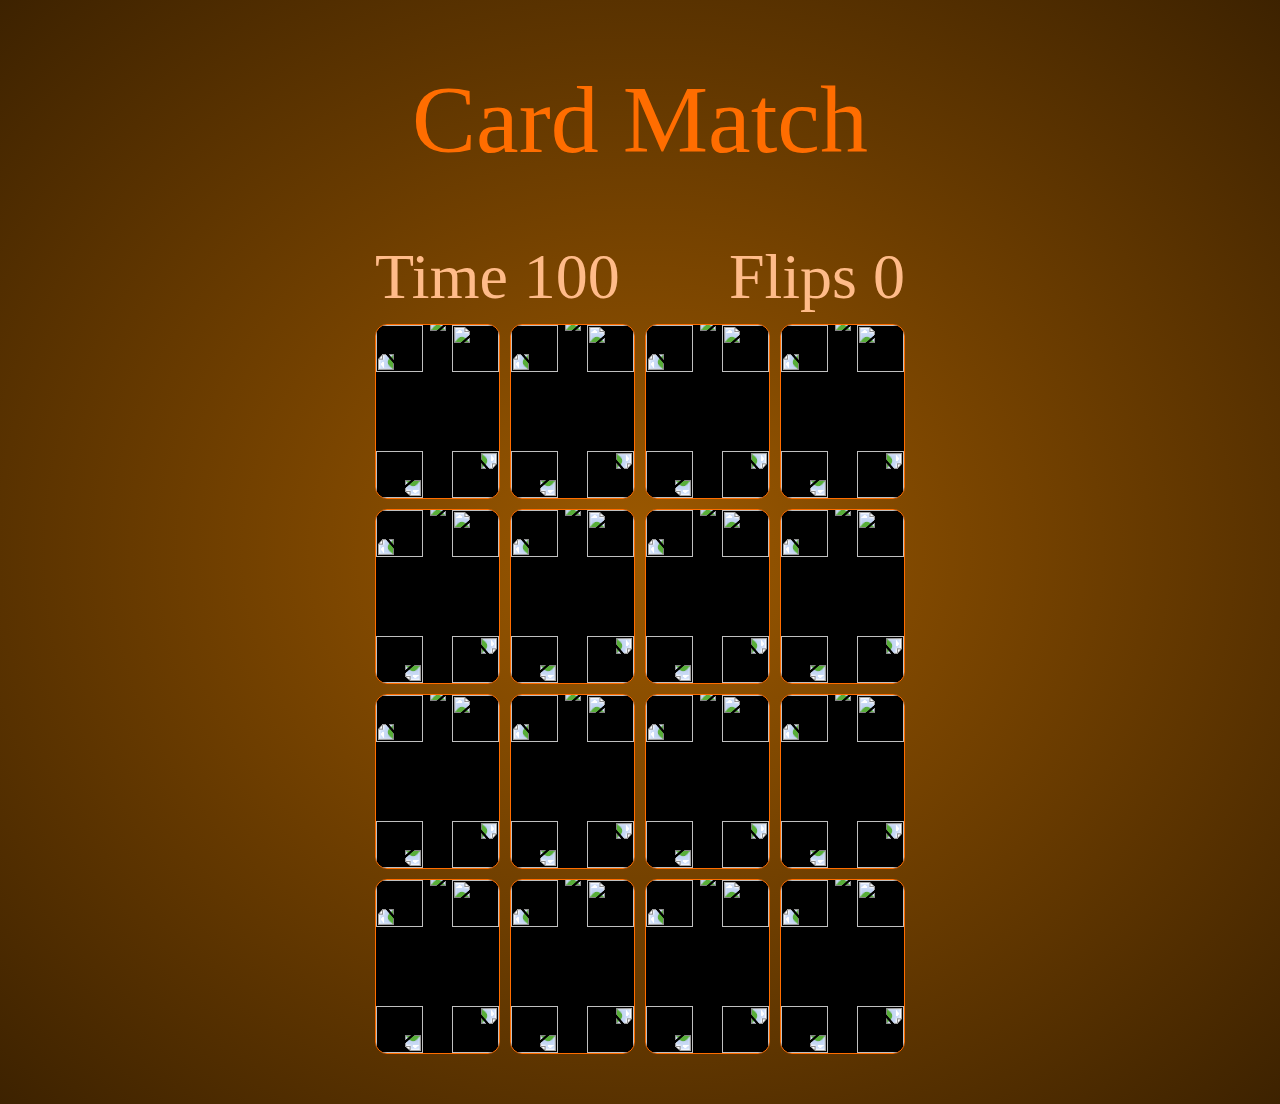
==== card-matching/index.html @ db0fb453 "新增 翻牌遊戲HTML&CSS" ====
<!DOCTYPE html>
<html lang="en">

<head>
    <meta charset="UTF-8">
    <meta http-equiv="X-UA-Compatible" content="IE=edge">
    <meta name="viewport" content="width=device-width, initial-scale=1.0">
    <title>Card Match</title>
    <link rel="stylesheet" href="./style.css">
</head>

<body>
    <h1 class="page-title">Card Match</h1>
    <div class="overlay-text">
        Click to Start
    </div>
    <div id="game-over-text" class="overlay-text">
        Game Over
        <span class="overlay-text-small">Click to Restart</span>
    </div>
    <div id="victory-text" class="overlay-text">
        VICTORY
        <span class="overlay-text-small">Click to Restart</span>
    </div>
    <div class="game-container">
        <div class="game-info-container">
            <div class="game-info">Time <span id="time-remaning">100</span></div>
            <div class="game-info">Flips <span id="flips">0</span></div>
        </div>
        <div class="card">
            <div class="card-back card-face">
                <img src="https://raw.githubusercontent.com/WebDevSimplified/Mix-Or-Match/master/Assets/Images/Cobweb.png"
                    class="cob-web cob-web-top-left">
                <img src="https://raw.githubusercontent.com/WebDevSimplified/Mix-Or-Match/master/Assets/Images/Cobweb.png"
                    class="cob-web cob-web-top-right">
                <img src="https://raw.githubusercontent.com/WebDevSimplified/Mix-Or-Match/master/Assets/Images/Cobweb.png"
                    class="cob-web cob-web-bottom-left">
                <img src="https://raw.githubusercontent.com/WebDevSimplified/Mix-Or-Match/master/Assets/Images/Cobweb.png"
                    class="cob-web cob-web-bottom-right">
                <img src="https://raw.githubusercontent.com/WebDevSimplified/Mix-Or-Match/master/Assets/Images/Spider.png"
                    class="spider">
            </div>
            <div class="card-front card-face">
                <img src="https://raw.githubusercontent.com/WebDevSimplified/Mix-Or-Match/master/Assets/Images/CobwebGrey.png"
                    class="cob-web cob-web-top-left">
                <img src="https://raw.githubusercontent.com/WebDevSimplified/Mix-Or-Match/master/Assets/Images/CobwebGrey.png"
                    class="cob-web cob-web-top-right">
                <img src="https://raw.githubusercontent.com/WebDevSimplified/Mix-Or-Match/master/Assets/Images/CobwebGrey.png"
                    class="cob-web cob-web-bottom-left">
                <img src="https://raw.githubusercontent.com/WebDevSimplified/Mix-Or-Match/master/Assets/Images/CobwebGrey.png"
                    class="cob-web cob-web-bottom-right">
                <img src="https://raw.githubusercontent.com/WebDevSimplified/Mix-Or-Match/master/Assets/Images/Bat.png"
                    class="card-value">
            </div>
        </div>
        <div class="card">
            <div class="card-back card-face">
                <img src="https://raw.githubusercontent.com/WebDevSimplified/Mix-Or-Match/master/Assets/Images/Cobweb.png"
                    class="cob-web cob-web-top-left">
                <img src="https://raw.githubusercontent.com/WebDevSimplified/Mix-Or-Match/master/Assets/Images/Cobweb.png"
                    class="cob-web cob-web-top-right">
                <img src="https://raw.githubusercontent.com/WebDevSimplified/Mix-Or-Match/master/Assets/Images/Cobweb.png"
                    class="cob-web cob-web-bottom-left">
                <img src="https://raw.githubusercontent.com/WebDevSimplified/Mix-Or-Match/master/Assets/Images/Cobweb.png"
                    class="cob-web cob-web-bottom-right">
                <img src="https://raw.githubusercontent.com/WebDevSimplified/Mix-Or-Match/master/Assets/Images/Spider.png"
                    class="spider">
            </div>
            <div class="card-front card-face">
                <img src="https://raw.githubusercontent.com/WebDevSimplified/Mix-Or-Match/master/Assets/Images/CobwebGrey.png"
                    class="cob-web cob-web-top-left">
                <img src="https://raw.githubusercontent.com/WebDevSimplified/Mix-Or-Match/master/Assets/Images/CobwebGrey.png"
                    class="cob-web cob-web-top-right">
                <img src="https://raw.githubusercontent.com/WebDevSimplified/Mix-Or-Match/master/Assets/Images/CobwebGrey.png"
                    class="cob-web cob-web-bottom-left">
                <img src="https://raw.githubusercontent.com/WebDevSimplified/Mix-Or-Match/master/Assets/Images/CobwebGrey.png"
                    class="cob-web cob-web-bottom-right">
                <img src="https://raw.githubusercontent.com/WebDevSimplified/Mix-Or-Match/master/Assets/Images/Bat.png"
                    class="card-value">
            </div>
        </div>
        <div class="card">
            <div class="card-back card-face">
                <img src="https://raw.githubusercontent.com/WebDevSimplified/Mix-Or-Match/master/Assets/Images/Cobweb.png"
                    class="cob-web cob-web-top-left">
                <img src="https://raw.githubusercontent.com/WebDevSimplified/Mix-Or-Match/master/Assets/Images/Cobweb.png"
                    class="cob-web cob-web-top-right">
                <img src="https://raw.githubusercontent.com/WebDevSimplified/Mix-Or-Match/master/Assets/Images/Cobweb.png"
                    class="cob-web cob-web-bottom-left">
                <img src="https://raw.githubusercontent.com/WebDevSimplified/Mix-Or-Match/master/Assets/Images/Cobweb.png"
                    class="cob-web cob-web-bottom-right">
                <img src="https://raw.githubusercontent.com/WebDevSimplified/Mix-Or-Match/master/Assets/Images/Spider.png"
                    class="spider">
            </div>
            <div class="card-front card-face">
                <img src="https://raw.githubusercontent.com/WebDevSimplified/Mix-Or-Match/master/Assets/Images/CobwebGrey.png"
                    class="cob-web cob-web-top-left">
                <img src="https://raw.githubusercontent.com/WebDevSimplified/Mix-Or-Match/master/Assets/Images/CobwebGrey.png"
                    class="cob-web cob-web-top-right">
                <img src="https://raw.githubusercontent.com/WebDevSimplified/Mix-Or-Match/master/Assets/Images/CobwebGrey.png"
                    class="cob-web cob-web-bottom-left">
                <img src="https://raw.githubusercontent.com/WebDevSimplified/Mix-Or-Match/master/Assets/Images/CobwebGrey.png"
                    class="cob-web cob-web-bottom-right">
                <img src="https://raw.githubusercontent.com/WebDevSimplified/Mix-Or-Match/master/Assets/Images/Bones.png"
                    class="card-value">
            </div>
        </div>
        <div class="card">
            <div class="card-back card-face">
                <img src="https://raw.githubusercontent.com/WebDevSimplified/Mix-Or-Match/master/Assets/Images/Cobweb.png"
                    class="cob-web cob-web-top-left">
                <img src="https://raw.githubusercontent.com/WebDevSimplified/Mix-Or-Match/master/Assets/Images/Cobweb.png"
                    class="cob-web cob-web-top-right">
                <img src="https://raw.githubusercontent.com/WebDevSimplified/Mix-Or-Match/master/Assets/Images/Cobweb.png"
                    class="cob-web cob-web-bottom-left">
                <img src="https://raw.githubusercontent.com/WebDevSimplified/Mix-Or-Match/master/Assets/Images/Cobweb.png"
                    class="cob-web cob-web-bottom-right">
                <img src="https://raw.githubusercontent.com/WebDevSimplified/Mix-Or-Match/master/Assets/Images/Spider.png"
                    class="spider">
            </div>
            <div class="card-front card-face">
                <img src="https://raw.githubusercontent.com/WebDevSimplified/Mix-Or-Match/master/Assets/Images/CobwebGrey.png"
                    class="cob-web cob-web-top-left">
                <img src="https://raw.githubusercontent.com/WebDevSimplified/Mix-Or-Match/master/Assets/Images/CobwebGrey.png"
                    class="cob-web cob-web-top-right">
                <img src="https://raw.githubusercontent.com/WebDevSimplified/Mix-Or-Match/master/Assets/Images/CobwebGrey.png"
                    class="cob-web cob-web-bottom-left">
                <img src="https://raw.githubusercontent.com/WebDevSimplified/Mix-Or-Match/master/Assets/Images/CobwebGrey.png"
                    class="cob-web cob-web-bottom-right">
                <img src="https://raw.githubusercontent.com/WebDevSimplified/Mix-Or-Match/master/Assets/Images/Bones.png"
                    class="card-value">
            </div>
        </div>
        <div class="card">
            <div class="card-back card-face">
                <img src="https://raw.githubusercontent.com/WebDevSimplified/Mix-Or-Match/master/Assets/Images/Cobweb.png"
                    class="cob-web cob-web-top-left">
                <img src="https://raw.githubusercontent.com/WebDevSimplified/Mix-Or-Match/master/Assets/Images/Cobweb.png"
                    class="cob-web cob-web-top-right">
                <img src="https://raw.githubusercontent.com/WebDevSimplified/Mix-Or-Match/master/Assets/Images/Cobweb.png"
                    class="cob-web cob-web-bottom-left">
                <img src="https://raw.githubusercontent.com/WebDevSimplified/Mix-Or-Match/master/Assets/Images/Cobweb.png"
                    class="cob-web cob-web-bottom-right">
                <img src="https://raw.githubusercontent.com/WebDevSimplified/Mix-Or-Match/master/Assets/Images/Spider.png"
                    class="spider">
            </div>
            <div class="card-front card-face">
                <img src="https://raw.githubusercontent.com/WebDevSimplified/Mix-Or-Match/master/Assets/Images/CobwebGrey.png"
                    class="cob-web cob-web-top-left">
                <img src="https://raw.githubusercontent.com/WebDevSimplified/Mix-Or-Match/master/Assets/Images/CobwebGrey.png"
                    class="cob-web cob-web-top-right">
                <img src="https://raw.githubusercontent.com/WebDevSimplified/Mix-Or-Match/master/Assets/Images/CobwebGrey.png"
                    class="cob-web cob-web-bottom-left">
                <img src="https://raw.githubusercontent.com/WebDevSimplified/Mix-Or-Match/master/Assets/Images/CobwebGrey.png"
                    class="cob-web cob-web-bottom-right">
                <img src="https://raw.githubusercontent.com/WebDevSimplified/Mix-Or-Match/master/Assets/Images/Skull.png"
                    class="card-value">
            </div>
        </div>
        <div class="card">
            <div class="card-back card-face">
                <img src="https://raw.githubusercontent.com/WebDevSimplified/Mix-Or-Match/master/Assets/Images/Cobweb.png"
                    class="cob-web cob-web-top-left">
                <img src="https://raw.githubusercontent.com/WebDevSimplified/Mix-Or-Match/master/Assets/Images/Cobweb.png"
                    class="cob-web cob-web-top-right">
                <img src="https://raw.githubusercontent.com/WebDevSimplified/Mix-Or-Match/master/Assets/Images/Cobweb.png"
                    class="cob-web cob-web-bottom-left">
                <img src="https://raw.githubusercontent.com/WebDevSimplified/Mix-Or-Match/master/Assets/Images/Cobweb.png"
                    class="cob-web cob-web-bottom-right">
                <img src="https://raw.githubusercontent.com/WebDevSimplified/Mix-Or-Match/master/Assets/Images/Spider.png"
                    class="spider">
            </div>
            <div class="card-front card-face">
                <img src="https://raw.githubusercontent.com/WebDevSimplified/Mix-Or-Match/master/Assets/Images/CobwebGrey.png"
                    class="cob-web cob-web-top-left">
                <img src="https://raw.githubusercontent.com/WebDevSimplified/Mix-Or-Match/master/Assets/Images/CobwebGrey.png"
                    class="cob-web cob-web-top-right">
                <img src="https://raw.githubusercontent.com/WebDevSimplified/Mix-Or-Match/master/Assets/Images/CobwebGrey.png"
                    class="cob-web cob-web-bottom-left">
                <img src="https://raw.githubusercontent.com/WebDevSimplified/Mix-Or-Match/master/Assets/Images/CobwebGrey.png"
                    class="cob-web cob-web-bottom-right">
                <img src="https://raw.githubusercontent.com/WebDevSimplified/Mix-Or-Match/master/Assets/Images/Skull.png"
                    class="card-value">
            </div>
        </div>
        <div class="card">
            <div class="card-back card-face">
                <img src="https://raw.githubusercontent.com/WebDevSimplified/Mix-Or-Match/master/Assets/Images/Cobweb.png"
                    class="cob-web cob-web-top-left">
                <img src="https://raw.githubusercontent.com/WebDevSimplified/Mix-Or-Match/master/Assets/Images/Cobweb.png"
                    class="cob-web cob-web-top-right">
                <img src="https://raw.githubusercontent.com/WebDevSimplified/Mix-Or-Match/master/Assets/Images/Cobweb.png"
                    class="cob-web cob-web-bottom-left">
                <img src="https://raw.githubusercontent.com/WebDevSimplified/Mix-Or-Match/master/Assets/Images/Cobweb.png"
                    class="cob-web cob-web-bottom-right">
                <img src="https://raw.githubusercontent.com/WebDevSimplified/Mix-Or-Match/master/Assets/Images/Spider.png"
                    class="spider">
            </div>
            <div class="card-front card-face">
                <img src="https://raw.githubusercontent.com/WebDevSimplified/Mix-Or-Match/master/Assets/Images/CobwebGrey.png"
                    class="cob-web cob-web-top-left">
                <img src="https://raw.githubusercontent.com/WebDevSimplified/Mix-Or-Match/master/Assets/Images/CobwebGrey.png"
                    class="cob-web cob-web-top-right">
                <img src="https://raw.githubusercontent.com/WebDevSimplified/Mix-Or-Match/master/Assets/Images/CobwebGrey.png"
                    class="cob-web cob-web-bottom-left">
                <img src="https://raw.githubusercontent.com/WebDevSimplified/Mix-Or-Match/master/Assets/Images/CobwebGrey.png"
                    class="cob-web cob-web-bottom-right">
                <img src="https://raw.githubusercontent.com/WebDevSimplified/Mix-Or-Match/master/Assets/Images/Cauldron.png"
                    class="card-value">
            </div>
        </div>
        <div class="card">
            <div class="card-back card-face">
                <img src="https://raw.githubusercontent.com/WebDevSimplified/Mix-Or-Match/master/Assets/Images/Cobweb.png"
                    class="cob-web cob-web-top-left">
                <img src="https://raw.githubusercontent.com/WebDevSimplified/Mix-Or-Match/master/Assets/Images/Cobweb.png"
                    class="cob-web cob-web-top-right">
                <img src="https://raw.githubusercontent.com/WebDevSimplified/Mix-Or-Match/master/Assets/Images/Cobweb.png"
                    class="cob-web cob-web-bottom-left">
                <img src="https://raw.githubusercontent.com/WebDevSimplified/Mix-Or-Match/master/Assets/Images/Cobweb.png"
                    class="cob-web cob-web-bottom-right">
                <img src="https://raw.githubusercontent.com/WebDevSimplified/Mix-Or-Match/master/Assets/Images/Spider.png"
                    class="spider">
            </div>
            <div class="card-front card-face">
                <img src="https://raw.githubusercontent.com/WebDevSimplified/Mix-Or-Match/master/Assets/Images/CobwebGrey.png"
                    class="cob-web cob-web-top-left">
                <img src="https://raw.githubusercontent.com/WebDevSimplified/Mix-Or-Match/master/Assets/Images/CobwebGrey.png"
                    class="cob-web cob-web-top-right">
                <img src="https://raw.githubusercontent.com/WebDevSimplified/Mix-Or-Match/master/Assets/Images/CobwebGrey.png"
                    class="cob-web cob-web-bottom-left">
                <img src="https://raw.githubusercontent.com/WebDevSimplified/Mix-Or-Match/master/Assets/Images/CobwebGrey.png"
                    class="cob-web cob-web-bottom-right">
                <img src="https://raw.githubusercontent.com/WebDevSimplified/Mix-Or-Match/master/Assets/Images/Cauldron.png"
                    class="card-value">
            </div>
        </div>
        <div class="card">
            <div class="card-back card-face">
                <img src="https://raw.githubusercontent.com/WebDevSimplified/Mix-Or-Match/master/Assets/Images/Cobweb.png"
                    class="cob-web cob-web-top-left">
                <img src="https://raw.githubusercontent.com/WebDevSimplified/Mix-Or-Match/master/Assets/Images/Cobweb.png"
                    class="cob-web cob-web-top-right">
                <img src="https://raw.githubusercontent.com/WebDevSimplified/Mix-Or-Match/master/Assets/Images/Cobweb.png"
                    class="cob-web cob-web-bottom-left">
                <img src="https://raw.githubusercontent.com/WebDevSimplified/Mix-Or-Match/master/Assets/Images/Cobweb.png"
                    class="cob-web cob-web-bottom-right">
                <img src="https://raw.githubusercontent.com/WebDevSimplified/Mix-Or-Match/master/Assets/Images/Spider.png"
                    class="spider">
            </div>
            <div class="card-front card-face">
                <img src="https://raw.githubusercontent.com/WebDevSimplified/Mix-Or-Match/master/Assets/Images/CobwebGrey.png"
                    class="cob-web cob-web-top-left">
                <img src="https://raw.githubusercontent.com/WebDevSimplified/Mix-Or-Match/master/Assets/Images/CobwebGrey.png"
                    class="cob-web cob-web-top-right">
                <img src="https://raw.githubusercontent.com/WebDevSimplified/Mix-Or-Match/master/Assets/Images/CobwebGrey.png"
                    class="cob-web cob-web-bottom-left">
                <img src="https://raw.githubusercontent.com/WebDevSimplified/Mix-Or-Match/master/Assets/Images/CobwebGrey.png"
                    class="cob-web cob-web-bottom-right">
                <img src="https://raw.githubusercontent.com/WebDevSimplified/Mix-Or-Match/master/Assets/Images/Dracula.png"
                    class="card-value">
            </div>
        </div>
        <div class="card">
            <div class="card-back card-face">
                <img src="https://raw.githubusercontent.com/WebDevSimplified/Mix-Or-Match/master/Assets/Images/Cobweb.png"
                    class="cob-web cob-web-top-left">
                <img src="https://raw.githubusercontent.com/WebDevSimplified/Mix-Or-Match/master/Assets/Images/Cobweb.png"
                    class="cob-web cob-web-top-right">
                <img src="https://raw.githubusercontent.com/WebDevSimplified/Mix-Or-Match/master/Assets/Images/Cobweb.png"
                    class="cob-web cob-web-bottom-left">
                <img src="https://raw.githubusercontent.com/WebDevSimplified/Mix-Or-Match/master/Assets/Images/Cobweb.png"
                    class="cob-web cob-web-bottom-right">
                <img src="https://raw.githubusercontent.com/WebDevSimplified/Mix-Or-Match/master/Assets/Images/Spider.png"
                    class="spider">
            </div>
            <div class="card-front card-face">
                <img src="https://raw.githubusercontent.com/WebDevSimplified/Mix-Or-Match/master/Assets/Images/CobwebGrey.png"
                    class="cob-web cob-web-top-left">
                <img src="https://raw.githubusercontent.com/WebDevSimplified/Mix-Or-Match/master/Assets/Images/CobwebGrey.png"
                    class="cob-web cob-web-top-right">
                <img src="https://raw.githubusercontent.com/WebDevSimplified/Mix-Or-Match/master/Assets/Images/CobwebGrey.png"
                    class="cob-web cob-web-bottom-left">
                <img src="https://raw.githubusercontent.com/WebDevSimplified/Mix-Or-Match/master/Assets/Images/CobwebGrey.png"
                    class="cob-web cob-web-bottom-right">
                <img src="https://raw.githubusercontent.com/WebDevSimplified/Mix-Or-Match/master/Assets/Images/Dracula.png"
                    class="card-value">
            </div>
        </div>
        <div class="card">
            <div class="card-back card-face">
                <img src="https://raw.githubusercontent.com/WebDevSimplified/Mix-Or-Match/master/Assets/Images/Cobweb.png"
                    class="cob-web cob-web-top-left">
                <img src="https://raw.githubusercontent.com/WebDevSimplified/Mix-Or-Match/master/Assets/Images/Cobweb.png"
                    class="cob-web cob-web-top-right">
                <img src="https://raw.githubusercontent.com/WebDevSimplified/Mix-Or-Match/master/Assets/Images/Cobweb.png"
                    class="cob-web cob-web-bottom-left">
                <img src="https://raw.githubusercontent.com/WebDevSimplified/Mix-Or-Match/master/Assets/Images/Cobweb.png"
                    class="cob-web cob-web-bottom-right">
                <img src="https://raw.githubusercontent.com/WebDevSimplified/Mix-Or-Match/master/Assets/Images/Spider.png"
                    class="spider">
            </div>
            <div class="card-front card-face">
                <img src="https://raw.githubusercontent.com/WebDevSimplified/Mix-Or-Match/master/Assets/Images/CobwebGrey.png"
                    class="cob-web cob-web-top-left">
                <img src="https://raw.githubusercontent.com/WebDevSimplified/Mix-Or-Match/master/Assets/Images/CobwebGrey.png"
                    class="cob-web cob-web-top-right">
                <img src="https://raw.githubusercontent.com/WebDevSimplified/Mix-Or-Match/master/Assets/Images/CobwebGrey.png"
                    class="cob-web cob-web-bottom-left">
                <img src="https://raw.githubusercontent.com/WebDevSimplified/Mix-Or-Match/master/Assets/Images/CobwebGrey.png"
                    class="cob-web cob-web-bottom-right">
                <img src="https://raw.githubusercontent.com/WebDevSimplified/Mix-Or-Match/master/Assets/Images/Eye.png"
                    class="card-value">
            </div>
        </div>
        <div class="card">
            <div class="card-back card-face">
                <img src="https://raw.githubusercontent.com/WebDevSimplified/Mix-Or-Match/master/Assets/Images/Cobweb.png"
                    class="cob-web cob-web-top-left">
                <img src="https://raw.githubusercontent.com/WebDevSimplified/Mix-Or-Match/master/Assets/Images/Cobweb.png"
                    class="cob-web cob-web-top-right">
                <img src="https://raw.githubusercontent.com/WebDevSimplified/Mix-Or-Match/master/Assets/Images/Cobweb.png"
                    class="cob-web cob-web-bottom-left">
                <img src="https://raw.githubusercontent.com/WebDevSimplified/Mix-Or-Match/master/Assets/Images/Cobweb.png"
                    class="cob-web cob-web-bottom-right">
                <img src="https://raw.githubusercontent.com/WebDevSimplified/Mix-Or-Match/master/Assets/Images/Spider.png"
                    class="spider">
            </div>
            <div class="card-front card-face">
                <img src="https://raw.githubusercontent.com/WebDevSimplified/Mix-Or-Match/master/Assets/Images/CobwebGrey.png"
                    class="cob-web cob-web-top-left">
                <img src="https://raw.githubusercontent.com/WebDevSimplified/Mix-Or-Match/master/Assets/Images/CobwebGrey.png"
                    class="cob-web cob-web-top-right">
                <img src="https://raw.githubusercontent.com/WebDevSimplified/Mix-Or-Match/master/Assets/Images/CobwebGrey.png"
                    class="cob-web cob-web-bottom-left">
                <img src="https://raw.githubusercontent.com/WebDevSimplified/Mix-Or-Match/master/Assets/Images/CobwebGrey.png"
                    class="cob-web cob-web-bottom-right">
                <img src="https://raw.githubusercontent.com/WebDevSimplified/Mix-Or-Match/master/Assets/Images/Eye.png"
                    class="card-value">
            </div>
        </div>
        <div class="card">
            <div class="card-back card-face">
                <img src="https://raw.githubusercontent.com/WebDevSimplified/Mix-Or-Match/master/Assets/Images/Cobweb.png"
                    class="cob-web cob-web-top-left">
                <img src="https://raw.githubusercontent.com/WebDevSimplified/Mix-Or-Match/master/Assets/Images/Cobweb.png"
                    class="cob-web cob-web-top-right">
                <img src="https://raw.githubusercontent.com/WebDevSimplified/Mix-Or-Match/master/Assets/Images/Cobweb.png"
                    class="cob-web cob-web-bottom-left">
                <img src="https://raw.githubusercontent.com/WebDevSimplified/Mix-Or-Match/master/Assets/Images/Cobweb.png"
                    class="cob-web cob-web-bottom-right">
                <img src="https://raw.githubusercontent.com/WebDevSimplified/Mix-Or-Match/master/Assets/Images/Spider.png"
                    class="spider">
            </div>
            <div class="card-front card-face">
                <img src="https://raw.githubusercontent.com/WebDevSimplified/Mix-Or-Match/master/Assets/Images/CobwebGrey.png"
                    class="cob-web cob-web-top-left">
                <img src="https://raw.githubusercontent.com/WebDevSimplified/Mix-Or-Match/master/Assets/Images/CobwebGrey.png"
                    class="cob-web cob-web-top-right">
                <img src="https://raw.githubusercontent.com/WebDevSimplified/Mix-Or-Match/master/Assets/Images/CobwebGrey.png"
                    class="cob-web cob-web-bottom-left">
                <img src="https://raw.githubusercontent.com/WebDevSimplified/Mix-Or-Match/master/Assets/Images/CobwebGrey.png"
                    class="cob-web cob-web-bottom-right">
                <img src="https://raw.githubusercontent.com/WebDevSimplified/Mix-Or-Match/master/Assets/Images/Ghost.png"
                    class="card-value">
            </div>
        </div>
        <div class="card">
            <div class="card-back card-face">
                <img src="https://raw.githubusercontent.com/WebDevSimplified/Mix-Or-Match/master/Assets/Images/Cobweb.png"
                    class="cob-web cob-web-top-left">
                <img src="https://raw.githubusercontent.com/WebDevSimplified/Mix-Or-Match/master/Assets/Images/Cobweb.png"
                    class="cob-web cob-web-top-right">
                <img src="https://raw.githubusercontent.com/WebDevSimplified/Mix-Or-Match/master/Assets/Images/Cobweb.png"
                    class="cob-web cob-web-bottom-left">
                <img src="https://raw.githubusercontent.com/WebDevSimplified/Mix-Or-Match/master/Assets/Images/Cobweb.png"
                    class="cob-web cob-web-bottom-right">
                <img src="https://raw.githubusercontent.com/WebDevSimplified/Mix-Or-Match/master/Assets/Images/Spider.png"
                    class="spider">
            </div>
            <div class="card-front card-face">
                <img src="https://raw.githubusercontent.com/WebDevSimplified/Mix-Or-Match/master/Assets/Images/CobwebGrey.png"
                    class="cob-web cob-web-top-left">
                <img src="https://raw.githubusercontent.com/WebDevSimplified/Mix-Or-Match/master/Assets/Images/CobwebGrey.png"
                    class="cob-web cob-web-top-right">
                <img src="https://raw.githubusercontent.com/WebDevSimplified/Mix-Or-Match/master/Assets/Images/CobwebGrey.png"
                    class="cob-web cob-web-bottom-left">
                <img src="https://raw.githubusercontent.com/WebDevSimplified/Mix-Or-Match/master/Assets/Images/CobwebGrey.png"
                    class="cob-web cob-web-bottom-right">
                <img src="https://raw.githubusercontent.com/WebDevSimplified/Mix-Or-Match/master/Assets/Images/Ghost.png"
                    class="card-value">
            </div>
        </div>
        <div class="card">
            <div class="card-back card-face">
                <img src="https://raw.githubusercontent.com/WebDevSimplified/Mix-Or-Match/master/Assets/Images/Cobweb.png"
                    class="cob-web cob-web-top-left">
                <img src="https://raw.githubusercontent.com/WebDevSimplified/Mix-Or-Match/master/Assets/Images/Cobweb.png"
                    class="cob-web cob-web-top-right">
                <img src="https://raw.githubusercontent.com/WebDevSimplified/Mix-Or-Match/master/Assets/Images/Cobweb.png"
                    class="cob-web cob-web-bottom-left">
                <img src="https://raw.githubusercontent.com/WebDevSimplified/Mix-Or-Match/master/Assets/Images/Cobweb.png"
                    class="cob-web cob-web-bottom-right">
                <img src="https://raw.githubusercontent.com/WebDevSimplified/Mix-Or-Match/master/Assets/Images/Spider.png"
                    class="spider">
            </div>
            <div class="card-front card-face">
                <img src="https://raw.githubusercontent.com/WebDevSimplified/Mix-Or-Match/master/Assets/Images/CobwebGrey.png"
                    class="cob-web cob-web-top-left">
                <img src="https://raw.githubusercontent.com/WebDevSimplified/Mix-Or-Match/master/Assets/Images/CobwebGrey.png"
                    class="cob-web cob-web-top-right">
                <img src="https://raw.githubusercontent.com/WebDevSimplified/Mix-Or-Match/master/Assets/Images/CobwebGrey.png"
                    class="cob-web cob-web-bottom-left">
                <img src="https://raw.githubusercontent.com/WebDevSimplified/Mix-Or-Match/master/Assets/Images/CobwebGrey.png"
                    class="cob-web cob-web-bottom-right">
                <img src="https://raw.githubusercontent.com/WebDevSimplified/Mix-Or-Match/master/Assets/Images/Pumpkin.png"
                    class="card-value">
            </div>
        </div>
        <div class="card">
            <div class="card-back card-face">
                <img src="https://raw.githubusercontent.com/WebDevSimplified/Mix-Or-Match/master/Assets/Images/Cobweb.png"
                    class="cob-web cob-web-top-left">
                <img src="https://raw.githubusercontent.com/WebDevSimplified/Mix-Or-Match/master/Assets/Images/Cobweb.png"
                    class="cob-web cob-web-top-right">
                <img src="https://raw.githubusercontent.com/WebDevSimplified/Mix-Or-Match/master/Assets/Images/Cobweb.png"
                    class="cob-web cob-web-bottom-left">
                <img src="https://raw.githubusercontent.com/WebDevSimplified/Mix-Or-Match/master/Assets/Images/Cobweb.png"
                    class="cob-web cob-web-bottom-right">
                <img src="https://raw.githubusercontent.com/WebDevSimplified/Mix-Or-Match/master/Assets/Images/Spider.png"
                    class="spider">
            </div>
            <div class="card-front card-face">
                <img src="https://raw.githubusercontent.com/WebDevSimplified/Mix-Or-Match/master/Assets/Images/CobwebGrey.png"
                    class="cob-web cob-web-top-left">
                <img src="https://raw.githubusercontent.com/WebDevSimplified/Mix-Or-Match/master/Assets/Images/CobwebGrey.png"
                    class="cob-web cob-web-top-right">
                <img src="https://raw.githubusercontent.com/WebDevSimplified/Mix-Or-Match/master/Assets/Images/CobwebGrey.png"
                    class="cob-web cob-web-bottom-left">
                <img src="https://raw.githubusercontent.com/WebDevSimplified/Mix-Or-Match/master/Assets/Images/CobwebGrey.png"
                    class="cob-web cob-web-bottom-right">
                <img src="https://raw.githubusercontent.com/WebDevSimplified/Mix-Or-Match/master/Assets/Images/Pumpkin.png"
                    class="card-value">
            </div>
        </div>
    </div>

</body>

</html>
---- card-matching/style.css ----
@font-face {
  font-family: "Creepy";
  src: url("https://raw.githubusercontent.com/WebDevSimplified/Mix-Or-Match/master/Assets/Fonts/Creepy.woff?raw=true")
      format("woff"),
    url("https://raw.githubusercontent.com/WebDevSimplified/Mix-Or-Match/master/Assets/Fonts/Creepy.woff2?raw=true")
      format("woff2");
}

@font-face {
  font-family: "Lunacy";
  src: url("https://raw.githubusercontent.com/WebDevSimplified/Mix-Or-Match/master/Assets/Fonts/Lunacy.woff")
      format("woff"),
    url("https://raw.githubusercontent.com/WebDevSimplified/Mix-Or-Match/master/Assets/Fonts/Lunacy.woff2")
      format("woff2");
}

* {
  box-sizing: border-box;
}
html {
  min-height: 100vh;
  cursor: url("https://raw.githubusercontent.com/WebDevSimplified/Mix-Or-Match/master/Assets/Cursors/Ghost.cur"),
    auto;
}
body {
  margin: 0;
  background: radial-gradient(#9d5900, #3d2200);
}

.page-title {
  color: #ff6d00;
  font-family: Creepy, serif;
  font-weight: normal;
  text-align: center;
  font-size: 6em;
}
.game-info-container {
  grid-column: 1/-1;
  display: flex;
  justify-content: space-between;
}
.game-info {
  font-family: Lunacy, serif;
  color: #ffbb89;
  font-size: 4em;
}
.game-container {
  display: grid;
  grid-template-columns: repeat(4, auto);
  grid-gap: 10px;
  margin: 50px;
  justify-content: center;
  perspective: 500px;
}
.card {
  position: relative;
  height: 175px;
  width: 125px;
}
.card:hover {
  cursor: url("https://raw.githubusercontent.com/WebDevSimplified/Mix-Or-Match/master/Assets/Cursors/GhostHover.cur"),
    auto;
}
.card-face {
  position: absolute;
  width: 100%;
  height: 100%;
  display: flex;
  justify-content: center;
  align-items: center;
  overflow: hidden;
  backface-visibility: hidden;
  border-radius: 12px;
  border-width: 1px;
  border-style: solid;
  transition: transform 500ms ease-in-out;
}
.card.visible .card-back {
  transform: rotateY(-180deg);
}
.card.visible .card-front {
  transform: rotateY(0);
}
.card.matched .card-value {
  animation: dance 1s linear infinite 500ms;
}
.overlay-text {
  display: none;
  position: fixed;
  top: 0;
  left: 0;
  right: 0;
  bottom: 0;
  justify-content: center;
  align-items: center;
  z-index: 100;
  color: #ff6d00;
  font-family: Creepy, serif;
}
.overlay-text-small {
  font-size: 0.3em;
}
.overlay-text.visible {
  display: flex;
  flex-direction: column;
  animation: overlay-grow 500ms forwards;
}
@keyframes overlay-grow {
  from {
    background-color: rgba(0, 0, 0, 0);
    font-size: 0;
  }
  to {
    background-color: rgba(0, 0, 0, 0.8);
    font-size: 10em;
  }
}
@keyframes dance {
  0%,
  100% {
    transform: rotate(0);
  }
  25% {
    transform: rotate(-30deg);
  }
  75% {
    transform: rotate(30deg);
  }
}
.card-back {
  background-color: black;
  border-color: #ff6d00;
}
.card-front {
  background-color: #ffbb89;
  border-color: #333;
  transform: rotateY(180deg);
}
.card-value {
  transition: transform 100ms ease-in-out;
  transform: scale(0.9);
}
.card-front:hover .card-value {
  transform: scale(1);
}
.cob-web {
  position: absolute;
  width: 47px;
  height: 47px;
  transition: width 100ms ease-in-out, height 100ms ease-in-out;
}
.card-face:hover .cob-web {
  width: 52px;
  height: 52px;
}
.cob-web-top-left {
  transform: rotate(270deg);
  top: 0;
  left: 0;
}
.cob-web-top-right {
  top: 0;
  right: 0;
}
.cob-web-bottom-left {
  transform: rotate(180deg);
  bottom: 0;
  left: 0;
}
.cob-web-bottom-right {
  transform: rotate(90deg);
  bottom: 0;
  right: 0;
}
.spider {
  align-self: flex-start;
  transform: translateY(-10px);
  transition: transform 100ms ease-in-out;
}
.card-back:hover .spider {
  transform: translateY(0);
}

@media (max-width: 600px) {
  .game-container {
    grid-template-columns: repeat(2, auto);
  }
  .game-info-container {
    flex-direction: column;
    align-items: center;
  }
}
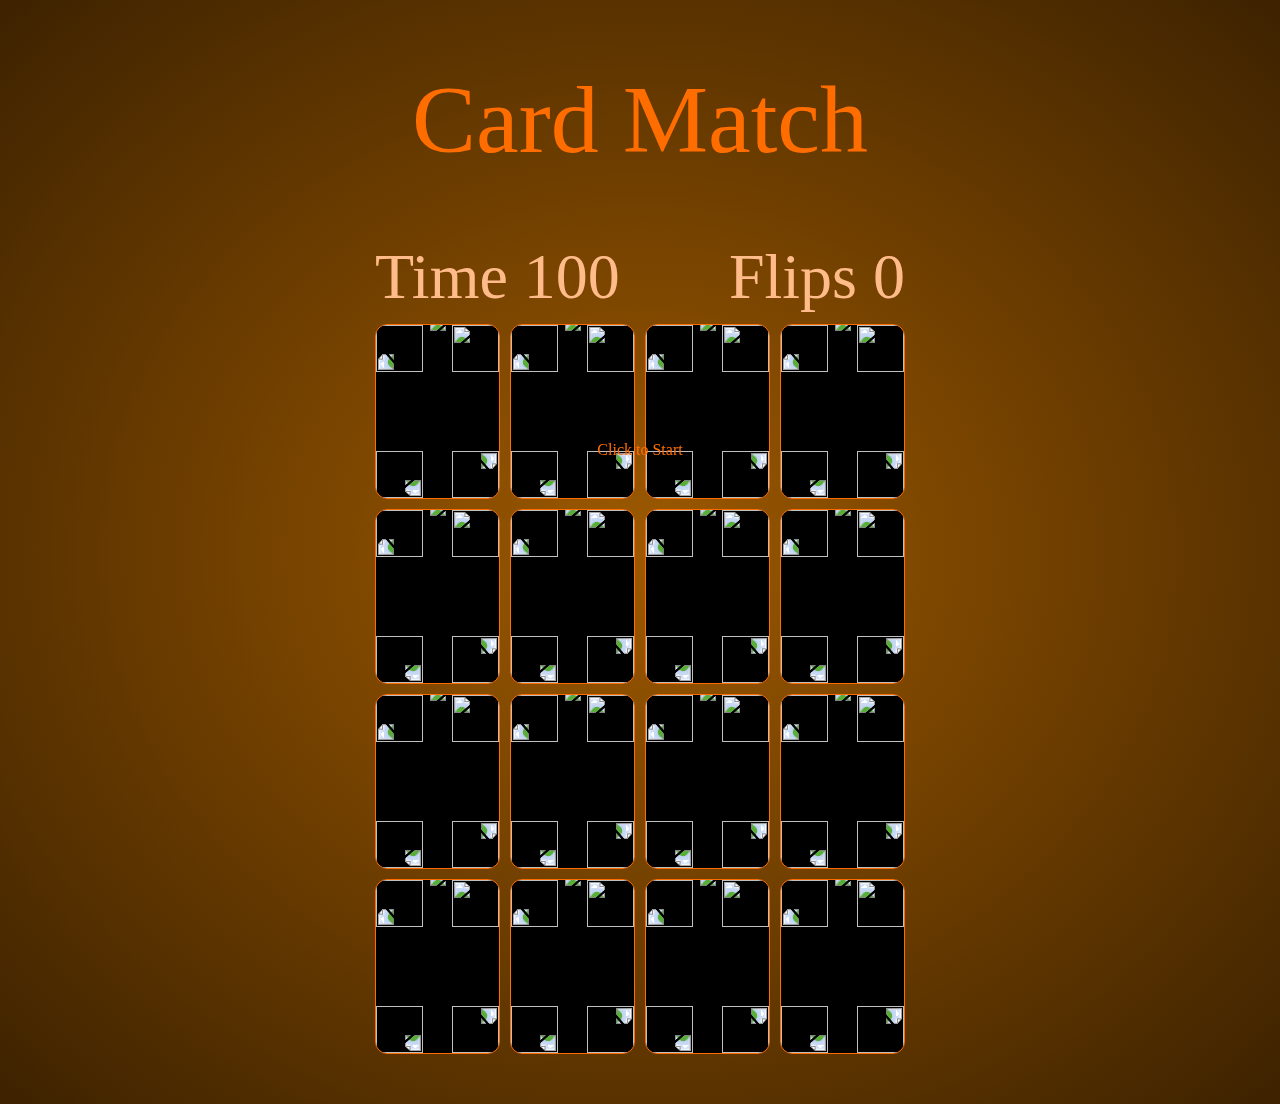
==== commit 3fc57fc3: "新增click事件" ====
--- a/card-matching/index.html
+++ b/card-matching/index.html
@@ -7,11 +7,12 @@
     <meta name="viewport" content="width=device-width, initial-scale=1.0">
     <title>Card Match</title>
     <link rel="stylesheet" href="./style.css">
+    <script src="./script.js" async></script>
 </head>
 
 <body>
     <h1 class="page-title">Card Match</h1>
-    <div class="overlay-text">
+    <div class="overlay-text visible">
         Click to Start
     </div>
     <div id="game-over-text" class="overlay-text">
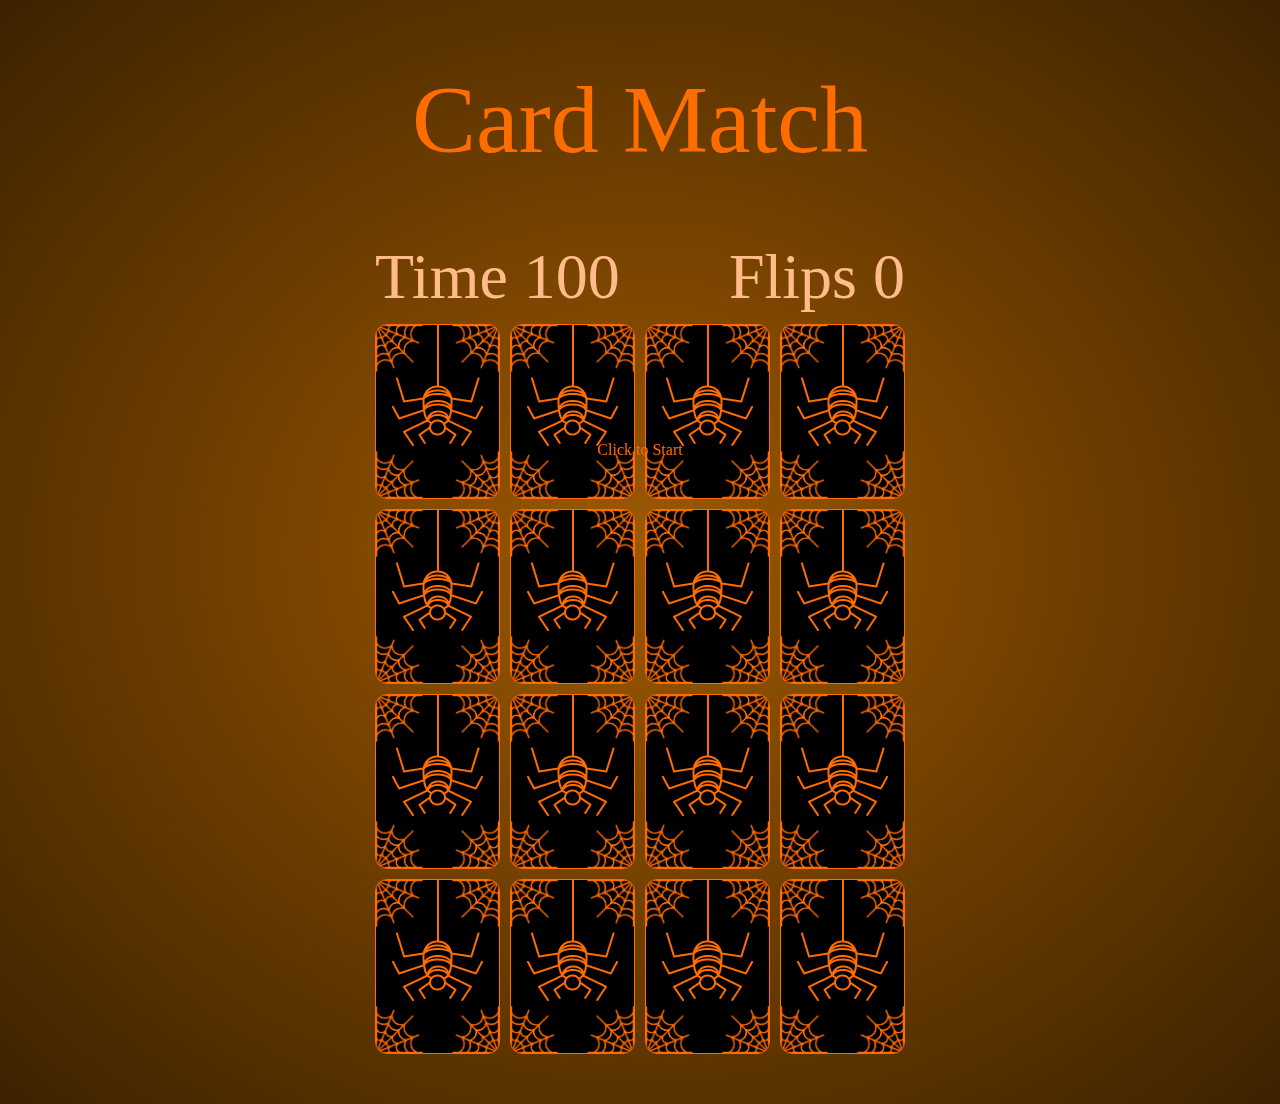
==== commit 4580d139: "新增遊戲方法" ====
--- a/card-matching/index.html
+++ b/card-matching/index.html
@@ -25,422 +25,422 @@
     </div>
     <div class="game-container">
         <div class="game-info-container">
-            <div class="game-info">Time <span id="time-remaning">100</span></div>
+            <div class="game-info">Time <span id="time-remaining">100</span></div>
             <div class="game-info">Flips <span id="flips">0</span></div>
         </div>
         <div class="card">
             <div class="card-back card-face">
-                <img src="https://raw.githubusercontent.com/WebDevSimplified/Mix-Or-Match/master/Assets/Images/Cobweb.png"
-                    class="cob-web cob-web-top-left">
-                <img src="https://raw.githubusercontent.com/WebDevSimplified/Mix-Or-Match/master/Assets/Images/Cobweb.png"
-                    class="cob-web cob-web-top-right">
-                <img src="https://raw.githubusercontent.com/WebDevSimplified/Mix-Or-Match/master/Assets/Images/Cobweb.png"
-                    class="cob-web cob-web-bottom-left">
-                <img src="https://raw.githubusercontent.com/WebDevSimplified/Mix-Or-Match/master/Assets/Images/Cobweb.png"
-                    class="cob-web cob-web-bottom-right">
-                <img src="https://raw.githubusercontent.com/WebDevSimplified/Mix-Or-Match/master/Assets/Images/Spider.png"
-                    class="spider">
-            </div>
-            <div class="card-front card-face">
-                <img src="https://raw.githubusercontent.com/WebDevSimplified/Mix-Or-Match/master/Assets/Images/CobwebGrey.png"
-                    class="cob-web cob-web-top-left">
-                <img src="https://raw.githubusercontent.com/WebDevSimplified/Mix-Or-Match/master/Assets/Images/CobwebGrey.png"
-                    class="cob-web cob-web-top-right">
-                <img src="https://raw.githubusercontent.com/WebDevSimplified/Mix-Or-Match/master/Assets/Images/CobwebGrey.png"
-                    class="cob-web cob-web-bottom-left">
-                <img src="https://raw.githubusercontent.com/WebDevSimplified/Mix-Or-Match/master/Assets/Images/CobwebGrey.png"
-                    class="cob-web cob-web-bottom-right">
-                <img src="https://raw.githubusercontent.com/WebDevSimplified/Mix-Or-Match/master/Assets/Images/Bat.png"
-                    class="card-value">
-            </div>
-        </div>
-        <div class="card">
-            <div class="card-back card-face">
-                <img src="https://raw.githubusercontent.com/WebDevSimplified/Mix-Or-Match/master/Assets/Images/Cobweb.png"
-                    class="cob-web cob-web-top-left">
-                <img src="https://raw.githubusercontent.com/WebDevSimplified/Mix-Or-Match/master/Assets/Images/Cobweb.png"
-                    class="cob-web cob-web-top-right">
-                <img src="https://raw.githubusercontent.com/WebDevSimplified/Mix-Or-Match/master/Assets/Images/Cobweb.png"
-                    class="cob-web cob-web-bottom-left">
-                <img src="https://raw.githubusercontent.com/WebDevSimplified/Mix-Or-Match/master/Assets/Images/Cobweb.png"
-                    class="cob-web cob-web-bottom-right">
-                <img src="https://raw.githubusercontent.com/WebDevSimplified/Mix-Or-Match/master/Assets/Images/Spider.png"
-                    class="spider">
-            </div>
-            <div class="card-front card-face">
-                <img src="https://raw.githubusercontent.com/WebDevSimplified/Mix-Or-Match/master/Assets/Images/CobwebGrey.png"
-                    class="cob-web cob-web-top-left">
-                <img src="https://raw.githubusercontent.com/WebDevSimplified/Mix-Or-Match/master/Assets/Images/CobwebGrey.png"
-                    class="cob-web cob-web-top-right">
-                <img src="https://raw.githubusercontent.com/WebDevSimplified/Mix-Or-Match/master/Assets/Images/CobwebGrey.png"
-                    class="cob-web cob-web-bottom-left">
-                <img src="https://raw.githubusercontent.com/WebDevSimplified/Mix-Or-Match/master/Assets/Images/CobwebGrey.png"
-                    class="cob-web cob-web-bottom-right">
-                <img src="https://raw.githubusercontent.com/WebDevSimplified/Mix-Or-Match/master/Assets/Images/Bat.png"
-                    class="card-value">
-            </div>
-        </div>
-        <div class="card">
-            <div class="card-back card-face">
-                <img src="https://raw.githubusercontent.com/WebDevSimplified/Mix-Or-Match/master/Assets/Images/Cobweb.png"
-                    class="cob-web cob-web-top-left">
-                <img src="https://raw.githubusercontent.com/WebDevSimplified/Mix-Or-Match/master/Assets/Images/Cobweb.png"
-                    class="cob-web cob-web-top-right">
-                <img src="https://raw.githubusercontent.com/WebDevSimplified/Mix-Or-Match/master/Assets/Images/Cobweb.png"
-                    class="cob-web cob-web-bottom-left">
-                <img src="https://raw.githubusercontent.com/WebDevSimplified/Mix-Or-Match/master/Assets/Images/Cobweb.png"
-                    class="cob-web cob-web-bottom-right">
-                <img src="https://raw.githubusercontent.com/WebDevSimplified/Mix-Or-Match/master/Assets/Images/Spider.png"
-                    class="spider">
-            </div>
-            <div class="card-front card-face">
-                <img src="https://raw.githubusercontent.com/WebDevSimplified/Mix-Or-Match/master/Assets/Images/CobwebGrey.png"
-                    class="cob-web cob-web-top-left">
-                <img src="https://raw.githubusercontent.com/WebDevSimplified/Mix-Or-Match/master/Assets/Images/CobwebGrey.png"
-                    class="cob-web cob-web-top-right">
-                <img src="https://raw.githubusercontent.com/WebDevSimplified/Mix-Or-Match/master/Assets/Images/CobwebGrey.png"
-                    class="cob-web cob-web-bottom-left">
-                <img src="https://raw.githubusercontent.com/WebDevSimplified/Mix-Or-Match/master/Assets/Images/CobwebGrey.png"
-                    class="cob-web cob-web-bottom-right">
-                <img src="https://raw.githubusercontent.com/WebDevSimplified/Mix-Or-Match/master/Assets/Images/Bones.png"
-                    class="card-value">
-            </div>
-        </div>
-        <div class="card">
-            <div class="card-back card-face">
-                <img src="https://raw.githubusercontent.com/WebDevSimplified/Mix-Or-Match/master/Assets/Images/Cobweb.png"
-                    class="cob-web cob-web-top-left">
-                <img src="https://raw.githubusercontent.com/WebDevSimplified/Mix-Or-Match/master/Assets/Images/Cobweb.png"
-                    class="cob-web cob-web-top-right">
-                <img src="https://raw.githubusercontent.com/WebDevSimplified/Mix-Or-Match/master/Assets/Images/Cobweb.png"
-                    class="cob-web cob-web-bottom-left">
-                <img src="https://raw.githubusercontent.com/WebDevSimplified/Mix-Or-Match/master/Assets/Images/Cobweb.png"
-                    class="cob-web cob-web-bottom-right">
-                <img src="https://raw.githubusercontent.com/WebDevSimplified/Mix-Or-Match/master/Assets/Images/Spider.png"
-                    class="spider">
-            </div>
-            <div class="card-front card-face">
-                <img src="https://raw.githubusercontent.com/WebDevSimplified/Mix-Or-Match/master/Assets/Images/CobwebGrey.png"
-                    class="cob-web cob-web-top-left">
-                <img src="https://raw.githubusercontent.com/WebDevSimplified/Mix-Or-Match/master/Assets/Images/CobwebGrey.png"
-                    class="cob-web cob-web-top-right">
-                <img src="https://raw.githubusercontent.com/WebDevSimplified/Mix-Or-Match/master/Assets/Images/CobwebGrey.png"
-                    class="cob-web cob-web-bottom-left">
-                <img src="https://raw.githubusercontent.com/WebDevSimplified/Mix-Or-Match/master/Assets/Images/CobwebGrey.png"
-                    class="cob-web cob-web-bottom-right">
-                <img src="https://raw.githubusercontent.com/WebDevSimplified/Mix-Or-Match/master/Assets/Images/Bones.png"
-                    class="card-value">
-            </div>
-        </div>
-        <div class="card">
-            <div class="card-back card-face">
-                <img src="https://raw.githubusercontent.com/WebDevSimplified/Mix-Or-Match/master/Assets/Images/Cobweb.png"
-                    class="cob-web cob-web-top-left">
-                <img src="https://raw.githubusercontent.com/WebDevSimplified/Mix-Or-Match/master/Assets/Images/Cobweb.png"
-                    class="cob-web cob-web-top-right">
-                <img src="https://raw.githubusercontent.com/WebDevSimplified/Mix-Or-Match/master/Assets/Images/Cobweb.png"
-                    class="cob-web cob-web-bottom-left">
-                <img src="https://raw.githubusercontent.com/WebDevSimplified/Mix-Or-Match/master/Assets/Images/Cobweb.png"
-                    class="cob-web cob-web-bottom-right">
-                <img src="https://raw.githubusercontent.com/WebDevSimplified/Mix-Or-Match/master/Assets/Images/Spider.png"
-                    class="spider">
-            </div>
-            <div class="card-front card-face">
-                <img src="https://raw.githubusercontent.com/WebDevSimplified/Mix-Or-Match/master/Assets/Images/CobwebGrey.png"
-                    class="cob-web cob-web-top-left">
-                <img src="https://raw.githubusercontent.com/WebDevSimplified/Mix-Or-Match/master/Assets/Images/CobwebGrey.png"
-                    class="cob-web cob-web-top-right">
-                <img src="https://raw.githubusercontent.com/WebDevSimplified/Mix-Or-Match/master/Assets/Images/CobwebGrey.png"
-                    class="cob-web cob-web-bottom-left">
-                <img src="https://raw.githubusercontent.com/WebDevSimplified/Mix-Or-Match/master/Assets/Images/CobwebGrey.png"
-                    class="cob-web cob-web-bottom-right">
-                <img src="https://raw.githubusercontent.com/WebDevSimplified/Mix-Or-Match/master/Assets/Images/Skull.png"
-                    class="card-value">
-            </div>
-        </div>
-        <div class="card">
-            <div class="card-back card-face">
-                <img src="https://raw.githubusercontent.com/WebDevSimplified/Mix-Or-Match/master/Assets/Images/Cobweb.png"
-                    class="cob-web cob-web-top-left">
-                <img src="https://raw.githubusercontent.com/WebDevSimplified/Mix-Or-Match/master/Assets/Images/Cobweb.png"
-                    class="cob-web cob-web-top-right">
-                <img src="https://raw.githubusercontent.com/WebDevSimplified/Mix-Or-Match/master/Assets/Images/Cobweb.png"
-                    class="cob-web cob-web-bottom-left">
-                <img src="https://raw.githubusercontent.com/WebDevSimplified/Mix-Or-Match/master/Assets/Images/Cobweb.png"
-                    class="cob-web cob-web-bottom-right">
-                <img src="https://raw.githubusercontent.com/WebDevSimplified/Mix-Or-Match/master/Assets/Images/Spider.png"
-                    class="spider">
-            </div>
-            <div class="card-front card-face">
-                <img src="https://raw.githubusercontent.com/WebDevSimplified/Mix-Or-Match/master/Assets/Images/CobwebGrey.png"
-                    class="cob-web cob-web-top-left">
-                <img src="https://raw.githubusercontent.com/WebDevSimplified/Mix-Or-Match/master/Assets/Images/CobwebGrey.png"
-                    class="cob-web cob-web-top-right">
-                <img src="https://raw.githubusercontent.com/WebDevSimplified/Mix-Or-Match/master/Assets/Images/CobwebGrey.png"
-                    class="cob-web cob-web-bottom-left">
-                <img src="https://raw.githubusercontent.com/WebDevSimplified/Mix-Or-Match/master/Assets/Images/CobwebGrey.png"
-                    class="cob-web cob-web-bottom-right">
-                <img src="https://raw.githubusercontent.com/WebDevSimplified/Mix-Or-Match/master/Assets/Images/Skull.png"
-                    class="card-value">
-            </div>
-        </div>
-        <div class="card">
-            <div class="card-back card-face">
-                <img src="https://raw.githubusercontent.com/WebDevSimplified/Mix-Or-Match/master/Assets/Images/Cobweb.png"
-                    class="cob-web cob-web-top-left">
-                <img src="https://raw.githubusercontent.com/WebDevSimplified/Mix-Or-Match/master/Assets/Images/Cobweb.png"
-                    class="cob-web cob-web-top-right">
-                <img src="https://raw.githubusercontent.com/WebDevSimplified/Mix-Or-Match/master/Assets/Images/Cobweb.png"
-                    class="cob-web cob-web-bottom-left">
-                <img src="https://raw.githubusercontent.com/WebDevSimplified/Mix-Or-Match/master/Assets/Images/Cobweb.png"
-                    class="cob-web cob-web-bottom-right">
-                <img src="https://raw.githubusercontent.com/WebDevSimplified/Mix-Or-Match/master/Assets/Images/Spider.png"
-                    class="spider">
-            </div>
-            <div class="card-front card-face">
-                <img src="https://raw.githubusercontent.com/WebDevSimplified/Mix-Or-Match/master/Assets/Images/CobwebGrey.png"
-                    class="cob-web cob-web-top-left">
-                <img src="https://raw.githubusercontent.com/WebDevSimplified/Mix-Or-Match/master/Assets/Images/CobwebGrey.png"
-                    class="cob-web cob-web-top-right">
-                <img src="https://raw.githubusercontent.com/WebDevSimplified/Mix-Or-Match/master/Assets/Images/CobwebGrey.png"
-                    class="cob-web cob-web-bottom-left">
-                <img src="https://raw.githubusercontent.com/WebDevSimplified/Mix-Or-Match/master/Assets/Images/CobwebGrey.png"
-                    class="cob-web cob-web-bottom-right">
-                <img src="https://raw.githubusercontent.com/WebDevSimplified/Mix-Or-Match/master/Assets/Images/Cauldron.png"
-                    class="card-value">
-            </div>
-        </div>
-        <div class="card">
-            <div class="card-back card-face">
-                <img src="https://raw.githubusercontent.com/WebDevSimplified/Mix-Or-Match/master/Assets/Images/Cobweb.png"
-                    class="cob-web cob-web-top-left">
-                <img src="https://raw.githubusercontent.com/WebDevSimplified/Mix-Or-Match/master/Assets/Images/Cobweb.png"
-                    class="cob-web cob-web-top-right">
-                <img src="https://raw.githubusercontent.com/WebDevSimplified/Mix-Or-Match/master/Assets/Images/Cobweb.png"
-                    class="cob-web cob-web-bottom-left">
-                <img src="https://raw.githubusercontent.com/WebDevSimplified/Mix-Or-Match/master/Assets/Images/Cobweb.png"
-                    class="cob-web cob-web-bottom-right">
-                <img src="https://raw.githubusercontent.com/WebDevSimplified/Mix-Or-Match/master/Assets/Images/Spider.png"
-                    class="spider">
-            </div>
-            <div class="card-front card-face">
-                <img src="https://raw.githubusercontent.com/WebDevSimplified/Mix-Or-Match/master/Assets/Images/CobwebGrey.png"
-                    class="cob-web cob-web-top-left">
-                <img src="https://raw.githubusercontent.com/WebDevSimplified/Mix-Or-Match/master/Assets/Images/CobwebGrey.png"
-                    class="cob-web cob-web-top-right">
-                <img src="https://raw.githubusercontent.com/WebDevSimplified/Mix-Or-Match/master/Assets/Images/CobwebGrey.png"
-                    class="cob-web cob-web-bottom-left">
-                <img src="https://raw.githubusercontent.com/WebDevSimplified/Mix-Or-Match/master/Assets/Images/CobwebGrey.png"
-                    class="cob-web cob-web-bottom-right">
-                <img src="https://raw.githubusercontent.com/WebDevSimplified/Mix-Or-Match/master/Assets/Images/Cauldron.png"
-                    class="card-value">
-            </div>
-        </div>
-        <div class="card">
-            <div class="card-back card-face">
-                <img src="https://raw.githubusercontent.com/WebDevSimplified/Mix-Or-Match/master/Assets/Images/Cobweb.png"
-                    class="cob-web cob-web-top-left">
-                <img src="https://raw.githubusercontent.com/WebDevSimplified/Mix-Or-Match/master/Assets/Images/Cobweb.png"
-                    class="cob-web cob-web-top-right">
-                <img src="https://raw.githubusercontent.com/WebDevSimplified/Mix-Or-Match/master/Assets/Images/Cobweb.png"
-                    class="cob-web cob-web-bottom-left">
-                <img src="https://raw.githubusercontent.com/WebDevSimplified/Mix-Or-Match/master/Assets/Images/Cobweb.png"
-                    class="cob-web cob-web-bottom-right">
-                <img src="https://raw.githubusercontent.com/WebDevSimplified/Mix-Or-Match/master/Assets/Images/Spider.png"
-                    class="spider">
-            </div>
-            <div class="card-front card-face">
-                <img src="https://raw.githubusercontent.com/WebDevSimplified/Mix-Or-Match/master/Assets/Images/CobwebGrey.png"
-                    class="cob-web cob-web-top-left">
-                <img src="https://raw.githubusercontent.com/WebDevSimplified/Mix-Or-Match/master/Assets/Images/CobwebGrey.png"
-                    class="cob-web cob-web-top-right">
-                <img src="https://raw.githubusercontent.com/WebDevSimplified/Mix-Or-Match/master/Assets/Images/CobwebGrey.png"
-                    class="cob-web cob-web-bottom-left">
-                <img src="https://raw.githubusercontent.com/WebDevSimplified/Mix-Or-Match/master/Assets/Images/CobwebGrey.png"
-                    class="cob-web cob-web-bottom-right">
-                <img src="https://raw.githubusercontent.com/WebDevSimplified/Mix-Or-Match/master/Assets/Images/Dracula.png"
-                    class="card-value">
-            </div>
-        </div>
-        <div class="card">
-            <div class="card-back card-face">
-                <img src="https://raw.githubusercontent.com/WebDevSimplified/Mix-Or-Match/master/Assets/Images/Cobweb.png"
-                    class="cob-web cob-web-top-left">
-                <img src="https://raw.githubusercontent.com/WebDevSimplified/Mix-Or-Match/master/Assets/Images/Cobweb.png"
-                    class="cob-web cob-web-top-right">
-                <img src="https://raw.githubusercontent.com/WebDevSimplified/Mix-Or-Match/master/Assets/Images/Cobweb.png"
-                    class="cob-web cob-web-bottom-left">
-                <img src="https://raw.githubusercontent.com/WebDevSimplified/Mix-Or-Match/master/Assets/Images/Cobweb.png"
-                    class="cob-web cob-web-bottom-right">
-                <img src="https://raw.githubusercontent.com/WebDevSimplified/Mix-Or-Match/master/Assets/Images/Spider.png"
-                    class="spider">
-            </div>
-            <div class="card-front card-face">
-                <img src="https://raw.githubusercontent.com/WebDevSimplified/Mix-Or-Match/master/Assets/Images/CobwebGrey.png"
-                    class="cob-web cob-web-top-left">
-                <img src="https://raw.githubusercontent.com/WebDevSimplified/Mix-Or-Match/master/Assets/Images/CobwebGrey.png"
-                    class="cob-web cob-web-top-right">
-                <img src="https://raw.githubusercontent.com/WebDevSimplified/Mix-Or-Match/master/Assets/Images/CobwebGrey.png"
-                    class="cob-web cob-web-bottom-left">
-                <img src="https://raw.githubusercontent.com/WebDevSimplified/Mix-Or-Match/master/Assets/Images/CobwebGrey.png"
-                    class="cob-web cob-web-bottom-right">
-                <img src="https://raw.githubusercontent.com/WebDevSimplified/Mix-Or-Match/master/Assets/Images/Dracula.png"
-                    class="card-value">
-            </div>
-        </div>
-        <div class="card">
-            <div class="card-back card-face">
-                <img src="https://raw.githubusercontent.com/WebDevSimplified/Mix-Or-Match/master/Assets/Images/Cobweb.png"
-                    class="cob-web cob-web-top-left">
-                <img src="https://raw.githubusercontent.com/WebDevSimplified/Mix-Or-Match/master/Assets/Images/Cobweb.png"
-                    class="cob-web cob-web-top-right">
-                <img src="https://raw.githubusercontent.com/WebDevSimplified/Mix-Or-Match/master/Assets/Images/Cobweb.png"
-                    class="cob-web cob-web-bottom-left">
-                <img src="https://raw.githubusercontent.com/WebDevSimplified/Mix-Or-Match/master/Assets/Images/Cobweb.png"
-                    class="cob-web cob-web-bottom-right">
-                <img src="https://raw.githubusercontent.com/WebDevSimplified/Mix-Or-Match/master/Assets/Images/Spider.png"
-                    class="spider">
-            </div>
-            <div class="card-front card-face">
-                <img src="https://raw.githubusercontent.com/WebDevSimplified/Mix-Or-Match/master/Assets/Images/CobwebGrey.png"
-                    class="cob-web cob-web-top-left">
-                <img src="https://raw.githubusercontent.com/WebDevSimplified/Mix-Or-Match/master/Assets/Images/CobwebGrey.png"
-                    class="cob-web cob-web-top-right">
-                <img src="https://raw.githubusercontent.com/WebDevSimplified/Mix-Or-Match/master/Assets/Images/CobwebGrey.png"
-                    class="cob-web cob-web-bottom-left">
-                <img src="https://raw.githubusercontent.com/WebDevSimplified/Mix-Or-Match/master/Assets/Images/CobwebGrey.png"
-                    class="cob-web cob-web-bottom-right">
-                <img src="https://raw.githubusercontent.com/WebDevSimplified/Mix-Or-Match/master/Assets/Images/Eye.png"
-                    class="card-value">
-            </div>
-        </div>
-        <div class="card">
-            <div class="card-back card-face">
-                <img src="https://raw.githubusercontent.com/WebDevSimplified/Mix-Or-Match/master/Assets/Images/Cobweb.png"
-                    class="cob-web cob-web-top-left">
-                <img src="https://raw.githubusercontent.com/WebDevSimplified/Mix-Or-Match/master/Assets/Images/Cobweb.png"
-                    class="cob-web cob-web-top-right">
-                <img src="https://raw.githubusercontent.com/WebDevSimplified/Mix-Or-Match/master/Assets/Images/Cobweb.png"
-                    class="cob-web cob-web-bottom-left">
-                <img src="https://raw.githubusercontent.com/WebDevSimplified/Mix-Or-Match/master/Assets/Images/Cobweb.png"
-                    class="cob-web cob-web-bottom-right">
-                <img src="https://raw.githubusercontent.com/WebDevSimplified/Mix-Or-Match/master/Assets/Images/Spider.png"
-                    class="spider">
-            </div>
-            <div class="card-front card-face">
-                <img src="https://raw.githubusercontent.com/WebDevSimplified/Mix-Or-Match/master/Assets/Images/CobwebGrey.png"
-                    class="cob-web cob-web-top-left">
-                <img src="https://raw.githubusercontent.com/WebDevSimplified/Mix-Or-Match/master/Assets/Images/CobwebGrey.png"
-                    class="cob-web cob-web-top-right">
-                <img src="https://raw.githubusercontent.com/WebDevSimplified/Mix-Or-Match/master/Assets/Images/CobwebGrey.png"
-                    class="cob-web cob-web-bottom-left">
-                <img src="https://raw.githubusercontent.com/WebDevSimplified/Mix-Or-Match/master/Assets/Images/CobwebGrey.png"
-                    class="cob-web cob-web-bottom-right">
-                <img src="https://raw.githubusercontent.com/WebDevSimplified/Mix-Or-Match/master/Assets/Images/Eye.png"
-                    class="card-value">
-            </div>
-        </div>
-        <div class="card">
-            <div class="card-back card-face">
-                <img src="https://raw.githubusercontent.com/WebDevSimplified/Mix-Or-Match/master/Assets/Images/Cobweb.png"
-                    class="cob-web cob-web-top-left">
-                <img src="https://raw.githubusercontent.com/WebDevSimplified/Mix-Or-Match/master/Assets/Images/Cobweb.png"
-                    class="cob-web cob-web-top-right">
-                <img src="https://raw.githubusercontent.com/WebDevSimplified/Mix-Or-Match/master/Assets/Images/Cobweb.png"
-                    class="cob-web cob-web-bottom-left">
-                <img src="https://raw.githubusercontent.com/WebDevSimplified/Mix-Or-Match/master/Assets/Images/Cobweb.png"
-                    class="cob-web cob-web-bottom-right">
-                <img src="https://raw.githubusercontent.com/WebDevSimplified/Mix-Or-Match/master/Assets/Images/Spider.png"
-                    class="spider">
-            </div>
-            <div class="card-front card-face">
-                <img src="https://raw.githubusercontent.com/WebDevSimplified/Mix-Or-Match/master/Assets/Images/CobwebGrey.png"
-                    class="cob-web cob-web-top-left">
-                <img src="https://raw.githubusercontent.com/WebDevSimplified/Mix-Or-Match/master/Assets/Images/CobwebGrey.png"
-                    class="cob-web cob-web-top-right">
-                <img src="https://raw.githubusercontent.com/WebDevSimplified/Mix-Or-Match/master/Assets/Images/CobwebGrey.png"
-                    class="cob-web cob-web-bottom-left">
-                <img src="https://raw.githubusercontent.com/WebDevSimplified/Mix-Or-Match/master/Assets/Images/CobwebGrey.png"
-                    class="cob-web cob-web-bottom-right">
-                <img src="https://raw.githubusercontent.com/WebDevSimplified/Mix-Or-Match/master/Assets/Images/Ghost.png"
-                    class="card-value">
-            </div>
-        </div>
-        <div class="card">
-            <div class="card-back card-face">
-                <img src="https://raw.githubusercontent.com/WebDevSimplified/Mix-Or-Match/master/Assets/Images/Cobweb.png"
-                    class="cob-web cob-web-top-left">
-                <img src="https://raw.githubusercontent.com/WebDevSimplified/Mix-Or-Match/master/Assets/Images/Cobweb.png"
-                    class="cob-web cob-web-top-right">
-                <img src="https://raw.githubusercontent.com/WebDevSimplified/Mix-Or-Match/master/Assets/Images/Cobweb.png"
-                    class="cob-web cob-web-bottom-left">
-                <img src="https://raw.githubusercontent.com/WebDevSimplified/Mix-Or-Match/master/Assets/Images/Cobweb.png"
-                    class="cob-web cob-web-bottom-right">
-                <img src="https://raw.githubusercontent.com/WebDevSimplified/Mix-Or-Match/master/Assets/Images/Spider.png"
-                    class="spider">
-            </div>
-            <div class="card-front card-face">
-                <img src="https://raw.githubusercontent.com/WebDevSimplified/Mix-Or-Match/master/Assets/Images/CobwebGrey.png"
-                    class="cob-web cob-web-top-left">
-                <img src="https://raw.githubusercontent.com/WebDevSimplified/Mix-Or-Match/master/Assets/Images/CobwebGrey.png"
-                    class="cob-web cob-web-top-right">
-                <img src="https://raw.githubusercontent.com/WebDevSimplified/Mix-Or-Match/master/Assets/Images/CobwebGrey.png"
-                    class="cob-web cob-web-bottom-left">
-                <img src="https://raw.githubusercontent.com/WebDevSimplified/Mix-Or-Match/master/Assets/Images/CobwebGrey.png"
-                    class="cob-web cob-web-bottom-right">
-                <img src="https://raw.githubusercontent.com/WebDevSimplified/Mix-Or-Match/master/Assets/Images/Ghost.png"
-                    class="card-value">
-            </div>
-        </div>
-        <div class="card">
-            <div class="card-back card-face">
-                <img src="https://raw.githubusercontent.com/WebDevSimplified/Mix-Or-Match/master/Assets/Images/Cobweb.png"
-                    class="cob-web cob-web-top-left">
-                <img src="https://raw.githubusercontent.com/WebDevSimplified/Mix-Or-Match/master/Assets/Images/Cobweb.png"
-                    class="cob-web cob-web-top-right">
-                <img src="https://raw.githubusercontent.com/WebDevSimplified/Mix-Or-Match/master/Assets/Images/Cobweb.png"
-                    class="cob-web cob-web-bottom-left">
-                <img src="https://raw.githubusercontent.com/WebDevSimplified/Mix-Or-Match/master/Assets/Images/Cobweb.png"
-                    class="cob-web cob-web-bottom-right">
-                <img src="https://raw.githubusercontent.com/WebDevSimplified/Mix-Or-Match/master/Assets/Images/Spider.png"
-                    class="spider">
-            </div>
-            <div class="card-front card-face">
-                <img src="https://raw.githubusercontent.com/WebDevSimplified/Mix-Or-Match/master/Assets/Images/CobwebGrey.png"
-                    class="cob-web cob-web-top-left">
-                <img src="https://raw.githubusercontent.com/WebDevSimplified/Mix-Or-Match/master/Assets/Images/CobwebGrey.png"
-                    class="cob-web cob-web-top-right">
-                <img src="https://raw.githubusercontent.com/WebDevSimplified/Mix-Or-Match/master/Assets/Images/CobwebGrey.png"
-                    class="cob-web cob-web-bottom-left">
-                <img src="https://raw.githubusercontent.com/WebDevSimplified/Mix-Or-Match/master/Assets/Images/CobwebGrey.png"
-                    class="cob-web cob-web-bottom-right">
-                <img src="https://raw.githubusercontent.com/WebDevSimplified/Mix-Or-Match/master/Assets/Images/Pumpkin.png"
-                    class="card-value">
-            </div>
-        </div>
-        <div class="card">
-            <div class="card-back card-face">
-                <img src="https://raw.githubusercontent.com/WebDevSimplified/Mix-Or-Match/master/Assets/Images/Cobweb.png"
-                    class="cob-web cob-web-top-left">
-                <img src="https://raw.githubusercontent.com/WebDevSimplified/Mix-Or-Match/master/Assets/Images/Cobweb.png"
-                    class="cob-web cob-web-top-right">
-                <img src="https://raw.githubusercontent.com/WebDevSimplified/Mix-Or-Match/master/Assets/Images/Cobweb.png"
-                    class="cob-web cob-web-bottom-left">
-                <img src="https://raw.githubusercontent.com/WebDevSimplified/Mix-Or-Match/master/Assets/Images/Cobweb.png"
-                    class="cob-web cob-web-bottom-right">
-                <img src="https://raw.githubusercontent.com/WebDevSimplified/Mix-Or-Match/master/Assets/Images/Spider.png"
-                    class="spider">
-            </div>
-            <div class="card-front card-face">
-                <img src="https://raw.githubusercontent.com/WebDevSimplified/Mix-Or-Match/master/Assets/Images/CobwebGrey.png"
-                    class="cob-web cob-web-top-left">
-                <img src="https://raw.githubusercontent.com/WebDevSimplified/Mix-Or-Match/master/Assets/Images/CobwebGrey.png"
-                    class="cob-web cob-web-top-right">
-                <img src="https://raw.githubusercontent.com/WebDevSimplified/Mix-Or-Match/master/Assets/Images/CobwebGrey.png"
-                    class="cob-web cob-web-bottom-left">
-                <img src="https://raw.githubusercontent.com/WebDevSimplified/Mix-Or-Match/master/Assets/Images/CobwebGrey.png"
-                    class="cob-web cob-web-bottom-right">
-                <img src="https://raw.githubusercontent.com/WebDevSimplified/Mix-Or-Match/master/Assets/Images/Pumpkin.png"
+                <img src="Assets/Images/Cobweb.png"
+                    class="cob-web cob-web-top-left">
+                <img src="Assets/Images/Cobweb.png"
+                    class="cob-web cob-web-top-right">
+                <img src="Assets/Images/Cobweb.png"
+                    class="cob-web cob-web-bottom-left">
+                <img src="Assets/Images/Cobweb.png"
+                    class="cob-web cob-web-bottom-right">
+                <img src="Assets/Images/Spider.png"
+                    class="spider">
+            </div>
+            <div class="card-front card-face">
+                <img src="Assets/Images/CobwebGrey.png"
+                    class="cob-web cob-web-top-left">
+                <img src="Assets/Images/CobwebGrey.png"
+                    class="cob-web cob-web-top-right">
+                <img src="Assets/Images/CobwebGrey.png"
+                    class="cob-web cob-web-bottom-left">
+                <img src="Assets/Images/CobwebGrey.png"
+                    class="cob-web cob-web-bottom-right">
+                <img src="Assets/Images/Bat.png"
+                    class="card-value">
+            </div>
+        </div>
+        <div class="card">
+            <div class="card-back card-face">
+                <img src="Assets/Images/Cobweb.png"
+                    class="cob-web cob-web-top-left">
+                <img src="Assets/Images/Cobweb.png"
+                    class="cob-web cob-web-top-right">
+                <img src="Assets/Images/Cobweb.png"
+                    class="cob-web cob-web-bottom-left">
+                <img src="Assets/Images/Cobweb.png"
+                    class="cob-web cob-web-bottom-right">
+                <img src="Assets/Images/Spider.png"
+                    class="spider">
+            </div>
+            <div class="card-front card-face">
+                <img src="Assets/Images/CobwebGrey.png"
+                    class="cob-web cob-web-top-left">
+                <img src="Assets/Images/CobwebGrey.png"
+                    class="cob-web cob-web-top-right">
+                <img src="Assets/Images/CobwebGrey.png"
+                    class="cob-web cob-web-bottom-left">
+                <img src="Assets/Images/CobwebGrey.png"
+                    class="cob-web cob-web-bottom-right">
+                <img src="Assets/Images/Bat.png"
+                    class="card-value">
+            </div>
+        </div>
+        <div class="card">
+            <div class="card-back card-face">
+                <img src="Assets/Images/Cobweb.png"
+                    class="cob-web cob-web-top-left">
+                <img src="Assets/Images/Cobweb.png"
+                    class="cob-web cob-web-top-right">
+                <img src="Assets/Images/Cobweb.png"
+                    class="cob-web cob-web-bottom-left">
+                <img src="Assets/Images/Cobweb.png"
+                    class="cob-web cob-web-bottom-right">
+                <img src="Assets/Images/Spider.png"
+                    class="spider">
+            </div>
+            <div class="card-front card-face">
+                <img src="Assets/Images/CobwebGrey.png"
+                    class="cob-web cob-web-top-left">
+                <img src="Assets/Images/CobwebGrey.png"
+                    class="cob-web cob-web-top-right">
+                <img src="Assets/Images/CobwebGrey.png"
+                    class="cob-web cob-web-bottom-left">
+                <img src="Assets/Images/CobwebGrey.png"
+                    class="cob-web cob-web-bottom-right">
+                <img src="Assets/Images/Bones.png"
+                    class="card-value">
+            </div>
+        </div>
+        <div class="card">
+            <div class="card-back card-face">
+                <img src="Assets/Images/Cobweb.png"
+                    class="cob-web cob-web-top-left">
+                <img src="Assets/Images/Cobweb.png"
+                    class="cob-web cob-web-top-right">
+                <img src="Assets/Images/Cobweb.png"
+                    class="cob-web cob-web-bottom-left">
+                <img src="Assets/Images/Cobweb.png"
+                    class="cob-web cob-web-bottom-right">
+                <img src="Assets/Images/Spider.png"
+                    class="spider">
+            </div>
+            <div class="card-front card-face">
+                <img src="Assets/Images/CobwebGrey.png"
+                    class="cob-web cob-web-top-left">
+                <img src="Assets/Images/CobwebGrey.png"
+                    class="cob-web cob-web-top-right">
+                <img src="Assets/Images/CobwebGrey.png"
+                    class="cob-web cob-web-bottom-left">
+                <img src="Assets/Images/CobwebGrey.png"
+                    class="cob-web cob-web-bottom-right">
+                <img src="Assets/Images/Bones.png"
+                    class="card-value">
+            </div>
+        </div>
+        <div class="card">
+            <div class="card-back card-face">
+                <img src="Assets/Images/Cobweb.png"
+                    class="cob-web cob-web-top-left">
+                <img src="Assets/Images/Cobweb.png"
+                    class="cob-web cob-web-top-right">
+                <img src="Assets/Images/Cobweb.png"
+                    class="cob-web cob-web-bottom-left">
+                <img src="Assets/Images/Cobweb.png"
+                    class="cob-web cob-web-bottom-right">
+                <img src="Assets/Images/Spider.png"
+                    class="spider">
+            </div>
+            <div class="card-front card-face">
+                <img src="Assets/Images/CobwebGrey.png"
+                    class="cob-web cob-web-top-left">
+                <img src="Assets/Images/CobwebGrey.png"
+                    class="cob-web cob-web-top-right">
+                <img src="Assets/Images/CobwebGrey.png"
+                    class="cob-web cob-web-bottom-left">
+                <img src="Assets/Images/CobwebGrey.png"
+                    class="cob-web cob-web-bottom-right">
+                <img src="Assets/Images/Skull.png"
+                    class="card-value">
+            </div>
+        </div>
+        <div class="card">
+            <div class="card-back card-face">
+                <img src="Assets/Images/Cobweb.png"
+                    class="cob-web cob-web-top-left">
+                <img src="Assets/Images/Cobweb.png"
+                    class="cob-web cob-web-top-right">
+                <img src="Assets/Images/Cobweb.png"
+                    class="cob-web cob-web-bottom-left">
+                <img src="Assets/Images/Cobweb.png"
+                    class="cob-web cob-web-bottom-right">
+                <img src="Assets/Images/Spider.png"
+                    class="spider">
+            </div>
+            <div class="card-front card-face">
+                <img src="Assets/Images/CobwebGrey.png"
+                    class="cob-web cob-web-top-left">
+                <img src="Assets/Images/CobwebGrey.png"
+                    class="cob-web cob-web-top-right">
+                <img src="Assets/Images/CobwebGrey.png"
+                    class="cob-web cob-web-bottom-left">
+                <img src="Assets/Images/CobwebGrey.png"
+                    class="cob-web cob-web-bottom-right">
+                <img src="Assets/Images/Skull.png"
+                    class="card-value">
+            </div>
+        </div>
+        <div class="card">
+            <div class="card-back card-face">
+                <img src="Assets/Images/Cobweb.png"
+                    class="cob-web cob-web-top-left">
+                <img src="Assets/Images/Cobweb.png"
+                    class="cob-web cob-web-top-right">
+                <img src="Assets/Images/Cobweb.png"
+                    class="cob-web cob-web-bottom-left">
+                <img src="Assets/Images/Cobweb.png"
+                    class="cob-web cob-web-bottom-right">
+                <img src="Assets/Images/Spider.png"
+                    class="spider">
+            </div>
+            <div class="card-front card-face">
+                <img src="Assets/Images/CobwebGrey.png"
+                    class="cob-web cob-web-top-left">
+                <img src="Assets/Images/CobwebGrey.png"
+                    class="cob-web cob-web-top-right">
+                <img src="Assets/Images/CobwebGrey.png"
+                    class="cob-web cob-web-bottom-left">
+                <img src="Assets/Images/CobwebGrey.png"
+                    class="cob-web cob-web-bottom-right">
+                <img src="Assets/Images/Cauldron.png"
+                    class="card-value">
+            </div>
+        </div>
+        <div class="card">
+            <div class="card-back card-face">
+                <img src="Assets/Images/Cobweb.png"
+                    class="cob-web cob-web-top-left">
+                <img src="Assets/Images/Cobweb.png"
+                    class="cob-web cob-web-top-right">
+                <img src="Assets/Images/Cobweb.png"
+                    class="cob-web cob-web-bottom-left">
+                <img src="Assets/Images/Cobweb.png"
+                    class="cob-web cob-web-bottom-right">
+                <img src="Assets/Images/Spider.png"
+                    class="spider">
+            </div>
+            <div class="card-front card-face">
+                <img src="Assets/Images/CobwebGrey.png"
+                    class="cob-web cob-web-top-left">
+                <img src="Assets/Images/CobwebGrey.png"
+                    class="cob-web cob-web-top-right">
+                <img src="Assets/Images/CobwebGrey.png"
+                    class="cob-web cob-web-bottom-left">
+                <img src="Assets/Images/CobwebGrey.png"
+                    class="cob-web cob-web-bottom-right">
+                <img src="Assets/Images/Cauldron.png"
+                    class="card-value">
+            </div>
+        </div>
+        <div class="card">
+            <div class="card-back card-face">
+                <img src="Assets/Images/Cobweb.png"
+                    class="cob-web cob-web-top-left">
+                <img src="Assets/Images/Cobweb.png"
+                    class="cob-web cob-web-top-right">
+                <img src="Assets/Images/Cobweb.png"
+                    class="cob-web cob-web-bottom-left">
+                <img src="Assets/Images/Cobweb.png"
+                    class="cob-web cob-web-bottom-right">
+                <img src="Assets/Images/Spider.png"
+                    class="spider">
+            </div>
+            <div class="card-front card-face">
+                <img src="Assets/Images/CobwebGrey.png"
+                    class="cob-web cob-web-top-left">
+                <img src="Assets/Images/CobwebGrey.png"
+                    class="cob-web cob-web-top-right">
+                <img src="Assets/Images/CobwebGrey.png"
+                    class="cob-web cob-web-bottom-left">
+                <img src="Assets/Images/CobwebGrey.png"
+                    class="cob-web cob-web-bottom-right">
+                <img src="Assets/Images/Dracula.png"
+                    class="card-value">
+            </div>
+        </div>
+        <div class="card">
+            <div class="card-back card-face">
+                <img src="Assets/Images/Cobweb.png"
+                    class="cob-web cob-web-top-left">
+                <img src="Assets/Images/Cobweb.png"
+                    class="cob-web cob-web-top-right">
+                <img src="Assets/Images/Cobweb.png"
+                    class="cob-web cob-web-bottom-left">
+                <img src="Assets/Images/Cobweb.png"
+                    class="cob-web cob-web-bottom-right">
+                <img src="Assets/Images/Spider.png"
+                    class="spider">
+            </div>
+            <div class="card-front card-face">
+                <img src="Assets/Images/CobwebGrey.png"
+                    class="cob-web cob-web-top-left">
+                <img src="Assets/Images/CobwebGrey.png"
+                    class="cob-web cob-web-top-right">
+                <img src="Assets/Images/CobwebGrey.png"
+                    class="cob-web cob-web-bottom-left">
+                <img src="Assets/Images/CobwebGrey.png"
+                    class="cob-web cob-web-bottom-right">
+                <img src="Assets/Images/Dracula.png"
+                    class="card-value">
+            </div>
+        </div>
+        <div class="card">
+            <div class="card-back card-face">
+                <img src="Assets/Images/Cobweb.png"
+                    class="cob-web cob-web-top-left">
+                <img src="Assets/Images/Cobweb.png"
+                    class="cob-web cob-web-top-right">
+                <img src="Assets/Images/Cobweb.png"
+                    class="cob-web cob-web-bottom-left">
+                <img src="Assets/Images/Cobweb.png"
+                    class="cob-web cob-web-bottom-right">
+                <img src="Assets/Images/Spider.png"
+                    class="spider">
+            </div>
+            <div class="card-front card-face">
+                <img src="Assets/Images/CobwebGrey.png"
+                    class="cob-web cob-web-top-left">
+                <img src="Assets/Images/CobwebGrey.png"
+                    class="cob-web cob-web-top-right">
+                <img src="Assets/Images/CobwebGrey.png"
+                    class="cob-web cob-web-bottom-left">
+                <img src="Assets/Images/CobwebGrey.png"
+                    class="cob-web cob-web-bottom-right">
+                <img src="Assets/Images/Eye.png"
+                    class="card-value">
+            </div>
+        </div>
+        <div class="card">
+            <div class="card-back card-face">
+                <img src="Assets/Images/Cobweb.png"
+                    class="cob-web cob-web-top-left">
+                <img src="Assets/Images/Cobweb.png"
+                    class="cob-web cob-web-top-right">
+                <img src="Assets/Images/Cobweb.png"
+                    class="cob-web cob-web-bottom-left">
+                <img src="Assets/Images/Cobweb.png"
+                    class="cob-web cob-web-bottom-right">
+                <img src="Assets/Images/Spider.png"
+                    class="spider">
+            </div>
+            <div class="card-front card-face">
+                <img src="Assets/Images/CobwebGrey.png"
+                    class="cob-web cob-web-top-left">
+                <img src="Assets/Images/CobwebGrey.png"
+                    class="cob-web cob-web-top-right">
+                <img src="Assets/Images/CobwebGrey.png"
+                    class="cob-web cob-web-bottom-left">
+                <img src="Assets/Images/CobwebGrey.png"
+                    class="cob-web cob-web-bottom-right">
+                <img src="Assets/Images/Eye.png"
+                    class="card-value">
+            </div>
+        </div>
+        <div class="card">
+            <div class="card-back card-face">
+                <img src="Assets/Images/Cobweb.png"
+                    class="cob-web cob-web-top-left">
+                <img src="Assets/Images/Cobweb.png"
+                    class="cob-web cob-web-top-right">
+                <img src="Assets/Images/Cobweb.png"
+                    class="cob-web cob-web-bottom-left">
+                <img src="Assets/Images/Cobweb.png"
+                    class="cob-web cob-web-bottom-right">
+                <img src="Assets/Images/Spider.png"
+                    class="spider">
+            </div>
+            <div class="card-front card-face">
+                <img src="Assets/Images/CobwebGrey.png"
+                    class="cob-web cob-web-top-left">
+                <img src="Assets/Images/CobwebGrey.png"
+                    class="cob-web cob-web-top-right">
+                <img src="Assets/Images/CobwebGrey.png"
+                    class="cob-web cob-web-bottom-left">
+                <img src="Assets/Images/CobwebGrey.png"
+                    class="cob-web cob-web-bottom-right">
+                <img src="Assets/Images/Ghost.png"
+                    class="card-value">
+            </div>
+        </div>
+        <div class="card">
+            <div class="card-back card-face">
+                <img src="Assets/Images/Cobweb.png"
+                    class="cob-web cob-web-top-left">
+                <img src="Assets/Images/Cobweb.png"
+                    class="cob-web cob-web-top-right">
+                <img src="Assets/Images/Cobweb.png"
+                    class="cob-web cob-web-bottom-left">
+                <img src="Assets/Images/Cobweb.png"
+                    class="cob-web cob-web-bottom-right">
+                <img src="Assets/Images/Spider.png"
+                    class="spider">
+            </div>
+            <div class="card-front card-face">
+                <img src="Assets/Images/CobwebGrey.png"
+                    class="cob-web cob-web-top-left">
+                <img src="Assets/Images/CobwebGrey.png"
+                    class="cob-web cob-web-top-right">
+                <img src="Assets/Images/CobwebGrey.png"
+                    class="cob-web cob-web-bottom-left">
+                <img src="Assets/Images/CobwebGrey.png"
+                    class="cob-web cob-web-bottom-right">
+                <img src="Assets/Images/Ghost.png"
+                    class="card-value">
+            </div>
+        </div>
+        <div class="card">
+            <div class="card-back card-face">
+                <img src="Assets/Images/Cobweb.png"
+                    class="cob-web cob-web-top-left">
+                <img src="Assets/Images/Cobweb.png"
+                    class="cob-web cob-web-top-right">
+                <img src="Assets/Images/Cobweb.png"
+                    class="cob-web cob-web-bottom-left">
+                <img src="Assets/Images/Cobweb.png"
+                    class="cob-web cob-web-bottom-right">
+                <img src="Assets/Images/Spider.png"
+                    class="spider">
+            </div>
+            <div class="card-front card-face">
+                <img src="Assets/Images/CobwebGrey.png"
+                    class="cob-web cob-web-top-left">
+                <img src="Assets/Images/CobwebGrey.png"
+                    class="cob-web cob-web-top-right">
+                <img src="Assets/Images/CobwebGrey.png"
+                    class="cob-web cob-web-bottom-left">
+                <img src="Assets/Images/CobwebGrey.png"
+                    class="cob-web cob-web-bottom-right">
+                <img src="Assets/Images/Pumpkin.png"
+                    class="card-value">
+            </div>
+        </div>
+        <div class="card">
+            <div class="card-back card-face">
+                <img src="Assets/Images/Cobweb.png"
+                    class="cob-web cob-web-top-left">
+                <img src="Assets/Images/Cobweb.png"
+                    class="cob-web cob-web-top-right">
+                <img src="Assets/Images/Cobweb.png"
+                    class="cob-web cob-web-bottom-left">
+                <img src="Assets/Images/Cobweb.png"
+                    class="cob-web cob-web-bottom-right">
+                <img src="Assets/Images/Spider.png"
+                    class="spider">
+            </div>
+            <div class="card-front card-face">
+                <img src="Assets/Images/CobwebGrey.png"
+                    class="cob-web cob-web-top-left">
+                <img src="Assets/Images/CobwebGrey.png"
+                    class="cob-web cob-web-top-right">
+                <img src="Assets/Images/CobwebGrey.png"
+                    class="cob-web cob-web-bottom-left">
+                <img src="Assets/Images/CobwebGrey.png"
+                    class="cob-web cob-web-bottom-right">
+                <img src="Assets/Images/Pumpkin.png"
                     class="card-value">
             </div>
         </div>
